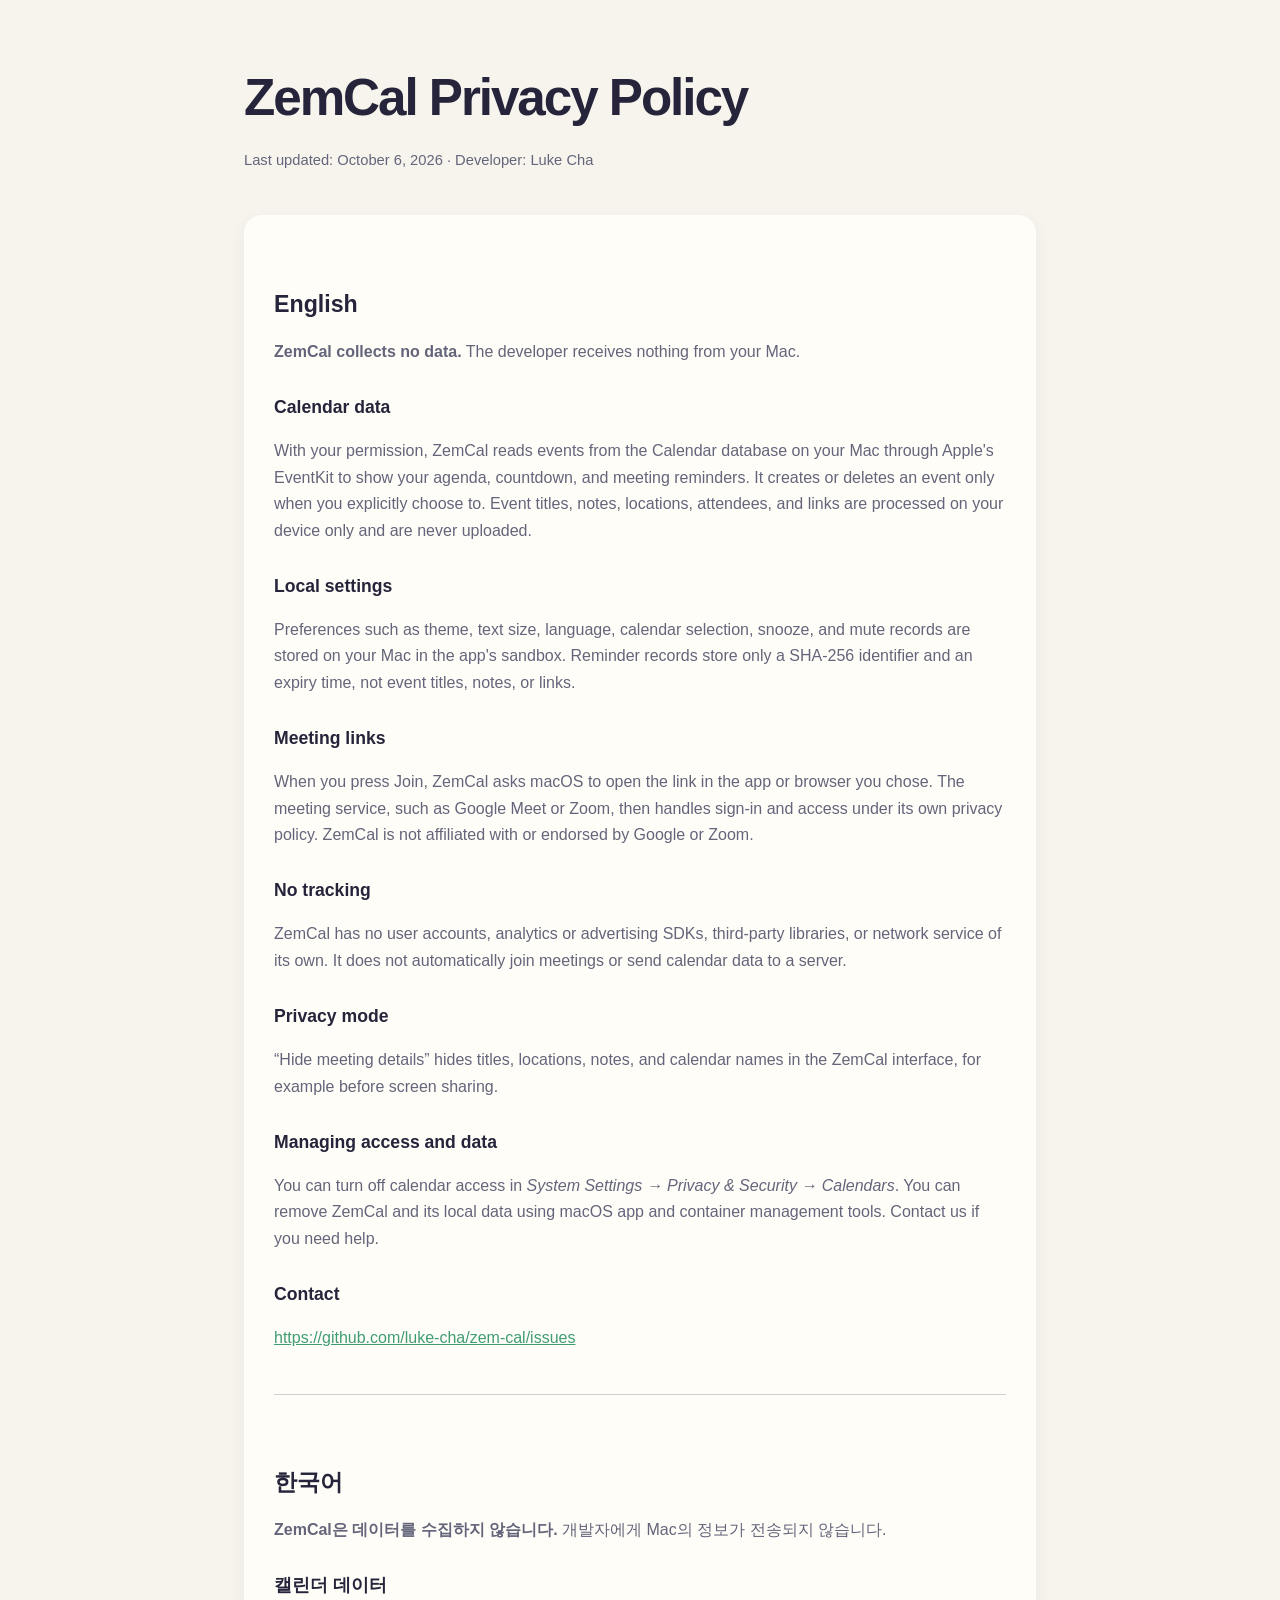
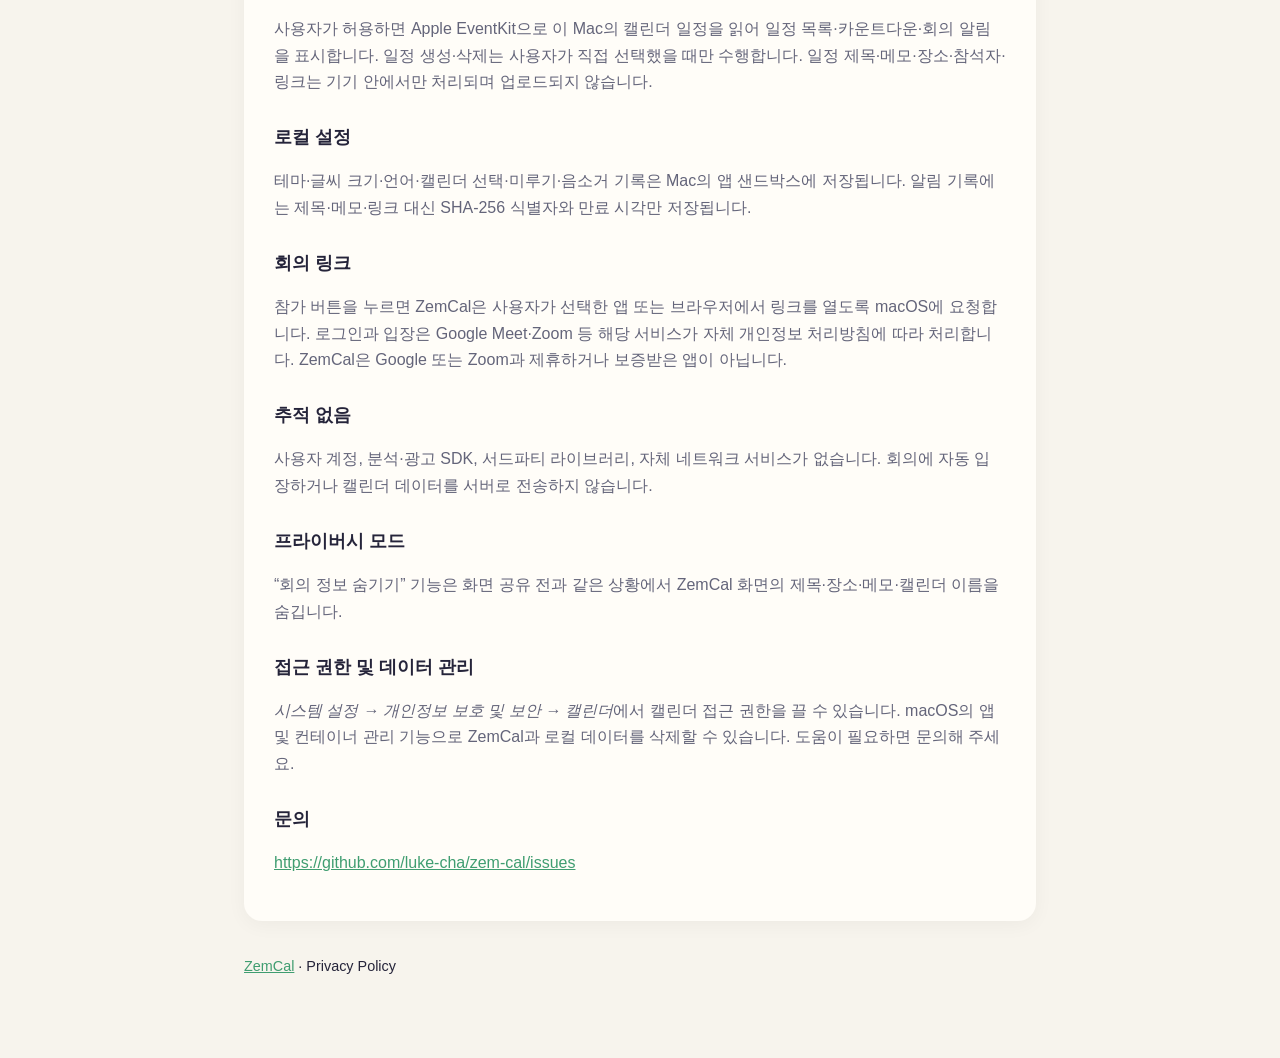
==== index.html @ 9fffa83a "Add ZemCal privacy policy page" ====
<!doctype html>
<html lang="en">
<head>
  <meta charset="utf-8">
  <meta name="viewport" content="width=device-width, initial-scale=1">
  <title>ZemCal Privacy Policy</title>
  <style>
    :root { color-scheme: light dark; --bg:#f7f4ed; --card:#fffdf8; --ink:#25243a; --muted:#64657a; --accent:#3f9d70; }
    @media (prefers-color-scheme: dark) { :root { --bg:#171820; --card:#22242e; --ink:#eeeef4; --muted:#b4b5c3; --accent:#73d09b; } }
    * { box-sizing:border-box; }
    body { margin:0; background:var(--bg); color:var(--ink); font:16px/1.65 -apple-system,BlinkMacSystemFont,"Segoe UI",sans-serif; }
    main { max-width:840px; margin:0 auto; padding:56px 24px 80px; }
    header { margin-bottom:42px; }
    h1 { margin:0 0 8px; font-size:clamp(2rem,5vw,3.2rem); letter-spacing:-.04em; }
    h2 { margin:42px 0 14px; font-size:1.45rem; }
    h3 { margin:28px 0 8px; font-size:1.1rem; }
    p, li { color:var(--muted); }
    header p { margin:0; }
    section { background:var(--card); border-radius:18px; padding:28px 30px; margin:24px 0; box-shadow:0 4px 20px #0000000b; }
    ul { padding-left:1.35rem; }
    a { color:var(--accent); }
    .meta { font-size:.92rem; }
    .ko { border-top:1px solid color-mix(in srgb,var(--muted),transparent 70%); margin-top:42px; padding-top:26px; }
    footer { margin-top:34px; font-size:.9rem; }
  </style>
</head>
<body>
<main>
  <header>
    <h1>ZemCal Privacy Policy</h1>
    <p class="meta">Last updated: October 6, 2026 · Developer: Luke Cha</p>
  </header>

  <section>
    <h2>English</h2>
    <p><strong>ZemCal collects no data.</strong> The developer receives nothing from your Mac.</p>

    <h3>Calendar data</h3>
    <p>With your permission, ZemCal reads events from the Calendar database on your Mac through Apple's EventKit to show your agenda, countdown, and meeting reminders. It creates or deletes an event only when you explicitly choose to. Event titles, notes, locations, attendees, and links are processed on your device only and are never uploaded.</p>

    <h3>Local settings</h3>
    <p>Preferences such as theme, text size, language, calendar selection, snooze, and mute records are stored on your Mac in the app's sandbox. Reminder records store only a SHA-256 identifier and an expiry time, not event titles, notes, or links.</p>

    <h3>Meeting links</h3>
    <p>When you press Join, ZemCal asks macOS to open the link in the app or browser you chose. The meeting service, such as Google Meet or Zoom, then handles sign-in and access under its own privacy policy. ZemCal is not affiliated with or endorsed by Google or Zoom.</p>

    <h3>No tracking</h3>
    <p>ZemCal has no user accounts, analytics or advertising SDKs, third-party libraries, or network service of its own. It does not automatically join meetings or send calendar data to a server.</p>

    <h3>Privacy mode</h3>
    <p>“Hide meeting details” hides titles, locations, notes, and calendar names in the ZemCal interface, for example before screen sharing.</p>

    <h3>Managing access and data</h3>
    <p>You can turn off calendar access in <em>System Settings → Privacy &amp; Security → Calendars</em>. You can remove ZemCal and its local data using macOS app and container management tools. Contact us if you need help.</p>

    <h3>Contact</h3>
    <p><a href="https://github.com/luke-cha/zem-cal/issues">https://github.com/luke-cha/zem-cal/issues</a></p>

    <div class="ko" lang="ko">
      <h2>한국어</h2>
      <p><strong>ZemCal은 데이터를 수집하지 않습니다.</strong> 개발자에게 Mac의 정보가 전송되지 않습니다.</p>

      <h3>캘린더 데이터</h3>
      <p>사용자가 허용하면 Apple EventKit으로 이 Mac의 캘린더 일정을 읽어 일정 목록·카운트다운·회의 알림을 표시합니다. 일정 생성·삭제는 사용자가 직접 선택했을 때만 수행합니다. 일정 제목·메모·장소·참석자·링크는 기기 안에서만 처리되며 업로드되지 않습니다.</p>

      <h3>로컬 설정</h3>
      <p>테마·글씨 크기·언어·캘린더 선택·미루기·음소거 기록은 Mac의 앱 샌드박스에 저장됩니다. 알림 기록에는 제목·메모·링크 대신 SHA-256 식별자와 만료 시각만 저장됩니다.</p>

      <h3>회의 링크</h3>
      <p>참가 버튼을 누르면 ZemCal은 사용자가 선택한 앱 또는 브라우저에서 링크를 열도록 macOS에 요청합니다. 로그인과 입장은 Google Meet·Zoom 등 해당 서비스가 자체 개인정보 처리방침에 따라 처리합니다. ZemCal은 Google 또는 Zoom과 제휴하거나 보증받은 앱이 아닙니다.</p>

      <h3>추적 없음</h3>
      <p>사용자 계정, 분석·광고 SDK, 서드파티 라이브러리, 자체 네트워크 서비스가 없습니다. 회의에 자동 입장하거나 캘린더 데이터를 서버로 전송하지 않습니다.</p>

      <h3>프라이버시 모드</h3>
      <p>“회의 정보 숨기기” 기능은 화면 공유 전과 같은 상황에서 ZemCal 화면의 제목·장소·메모·캘린더 이름을 숨깁니다.</p>

      <h3>접근 권한 및 데이터 관리</h3>
      <p><em>시스템 설정 → 개인정보 보호 및 보안 → 캘린더</em>에서 캘린더 접근 권한을 끌 수 있습니다. macOS의 앱 및 컨테이너 관리 기능으로 ZemCal과 로컬 데이터를 삭제할 수 있습니다. 도움이 필요하면 문의해 주세요.</p>

      <h3>문의</h3>
      <p><a href="https://github.com/luke-cha/zem-cal/issues">https://github.com/luke-cha/zem-cal/issues</a></p>
    </div>
  </section>

  <footer><a href="https://github.com/luke-cha/zem-cal">ZemCal</a> · Privacy Policy</footer>
</main>
</body>
</html>
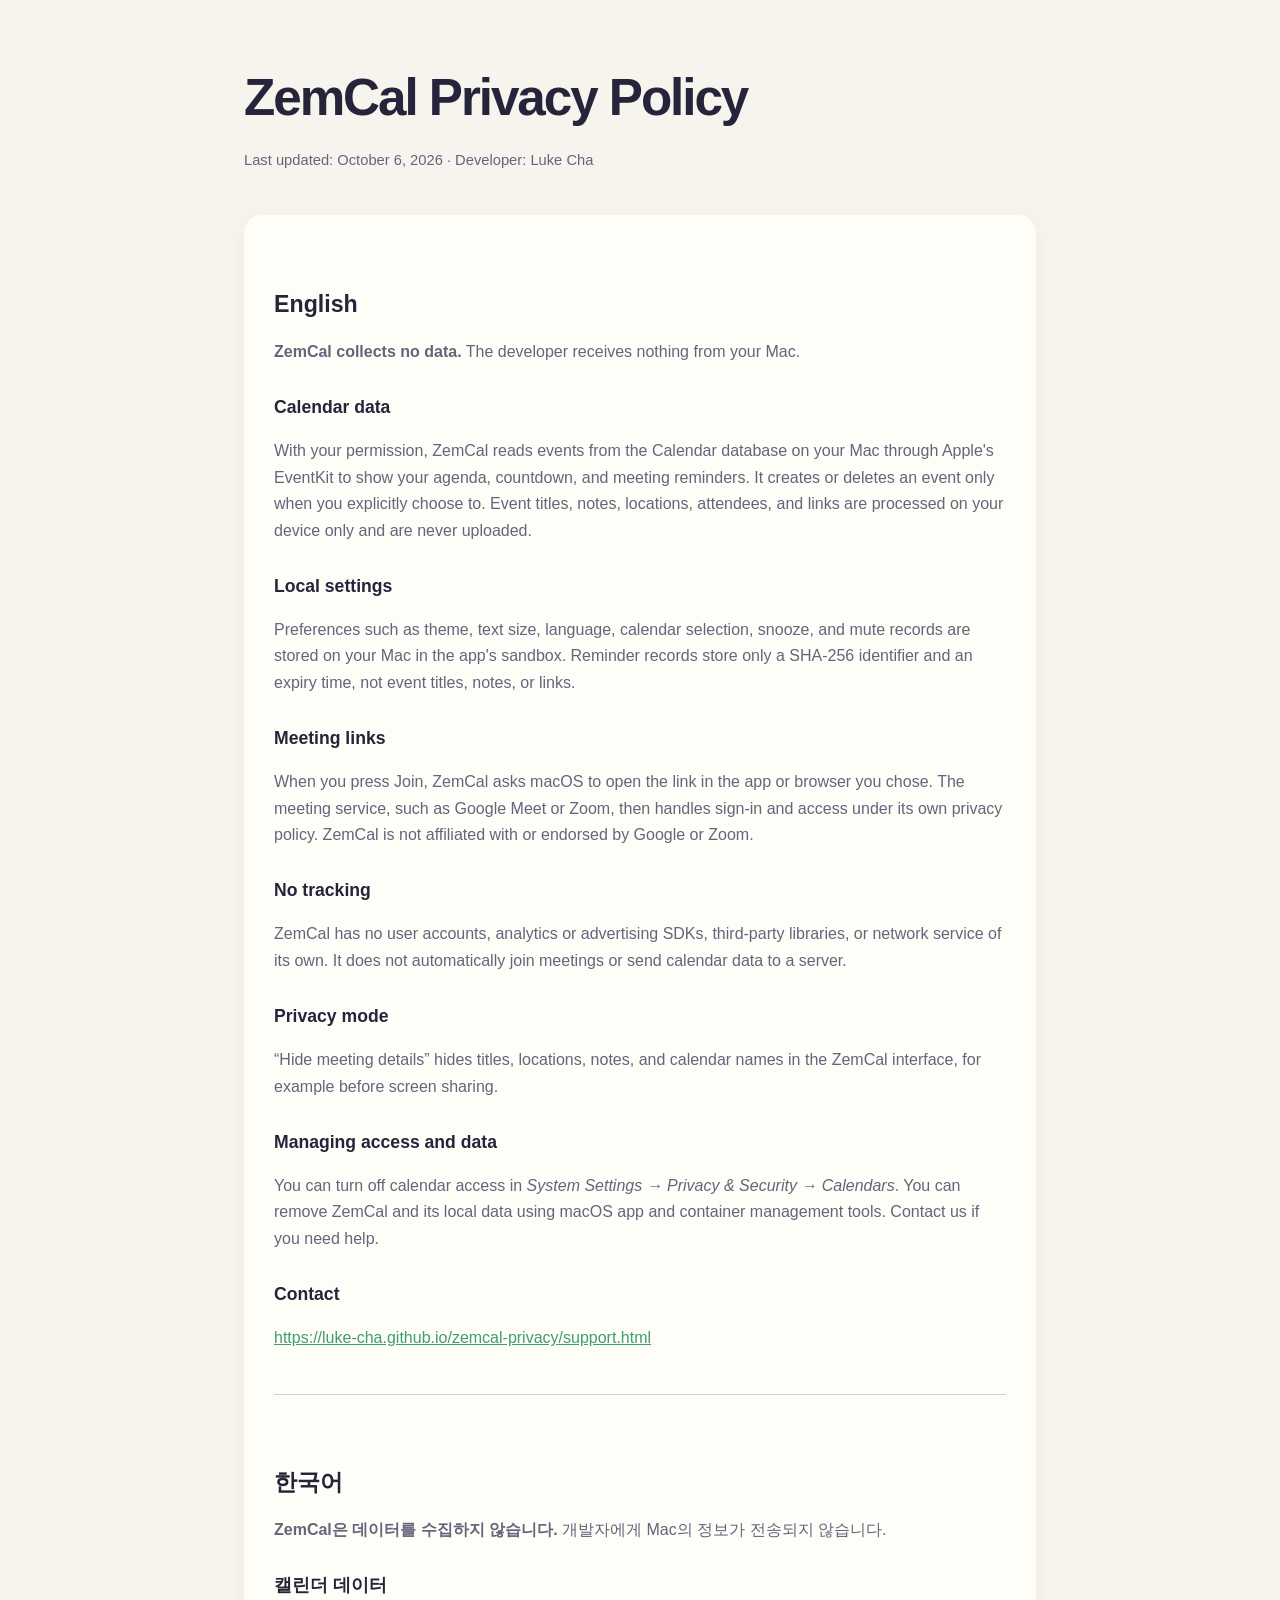
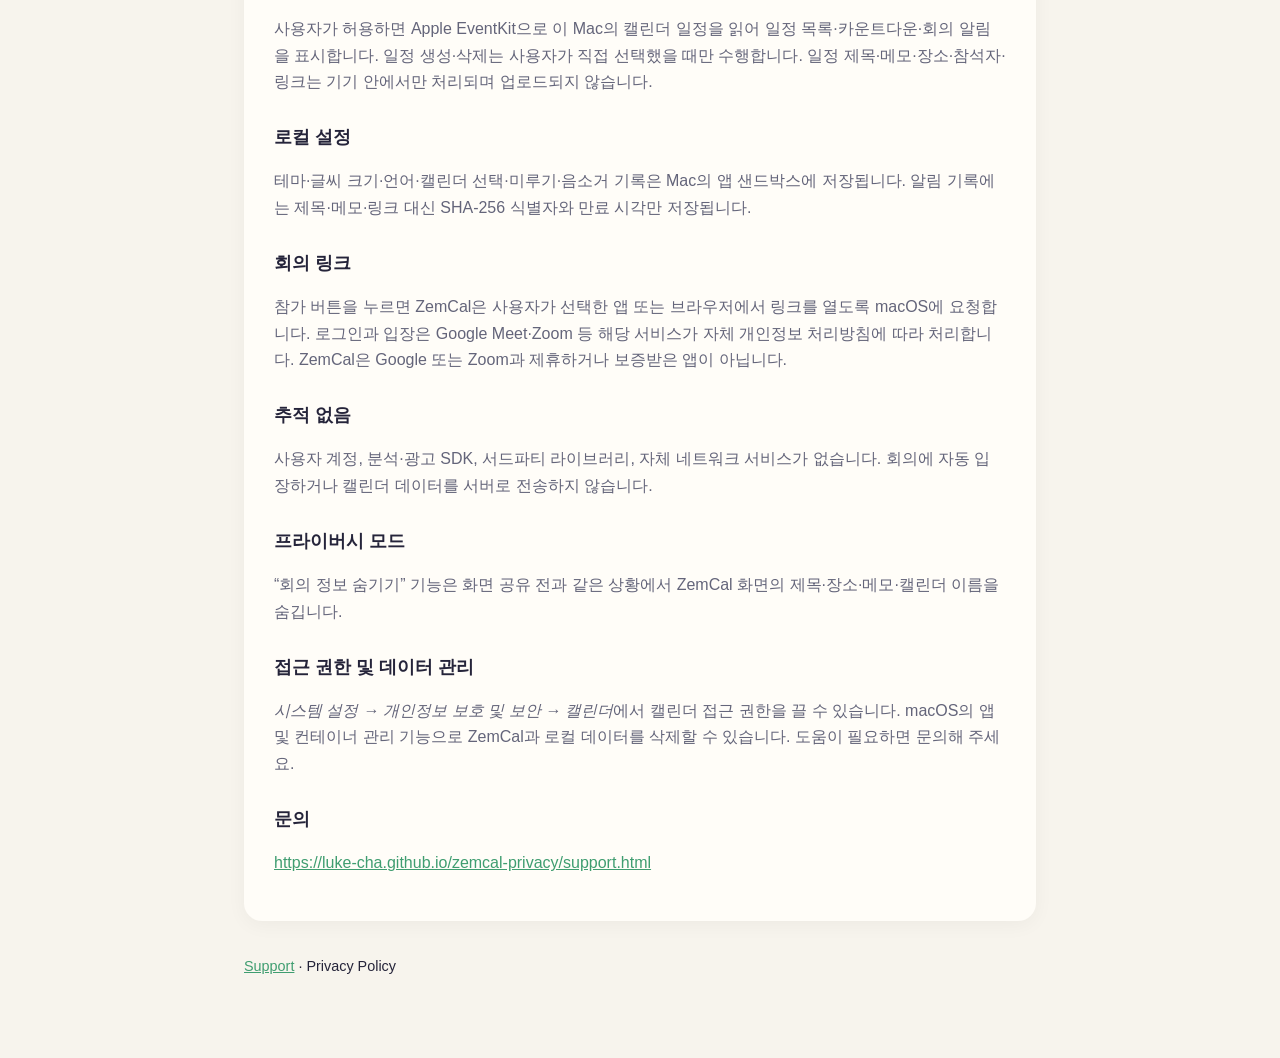
==== commit 5f397f05: "Add public support page" ====
--- a/index.html
+++ b/index.html
@@ -54,7 +54,7 @@
     <p>You can turn off calendar access in <em>System Settings → Privacy &amp; Security → Calendars</em>. You can remove ZemCal and its local data using macOS app and container management tools. Contact us if you need help.</p>
 
     <h3>Contact</h3>
-    <p><a href="https://github.com/luke-cha/zem-cal/issues">https://github.com/luke-cha/zem-cal/issues</a></p>
+    <p><a href="./support.html">https://luke-cha.github.io/zemcal-privacy/support.html</a></p>
 
     <div class="ko" lang="ko">
       <h2>한국어</h2>
@@ -79,11 +79,11 @@
       <p><em>시스템 설정 → 개인정보 보호 및 보안 → 캘린더</em>에서 캘린더 접근 권한을 끌 수 있습니다. macOS의 앱 및 컨테이너 관리 기능으로 ZemCal과 로컬 데이터를 삭제할 수 있습니다. 도움이 필요하면 문의해 주세요.</p>
 
       <h3>문의</h3>
-      <p><a href="https://github.com/luke-cha/zem-cal/issues">https://github.com/luke-cha/zem-cal/issues</a></p>
+      <p><a href="./support.html">https://luke-cha.github.io/zemcal-privacy/support.html</a></p>
     </div>
   </section>
 
-  <footer><a href="https://github.com/luke-cha/zem-cal">ZemCal</a> · Privacy Policy</footer>
+  <footer><a href="./support.html">Support</a> · Privacy Policy</footer>
 </main>
 </body>
 </html>
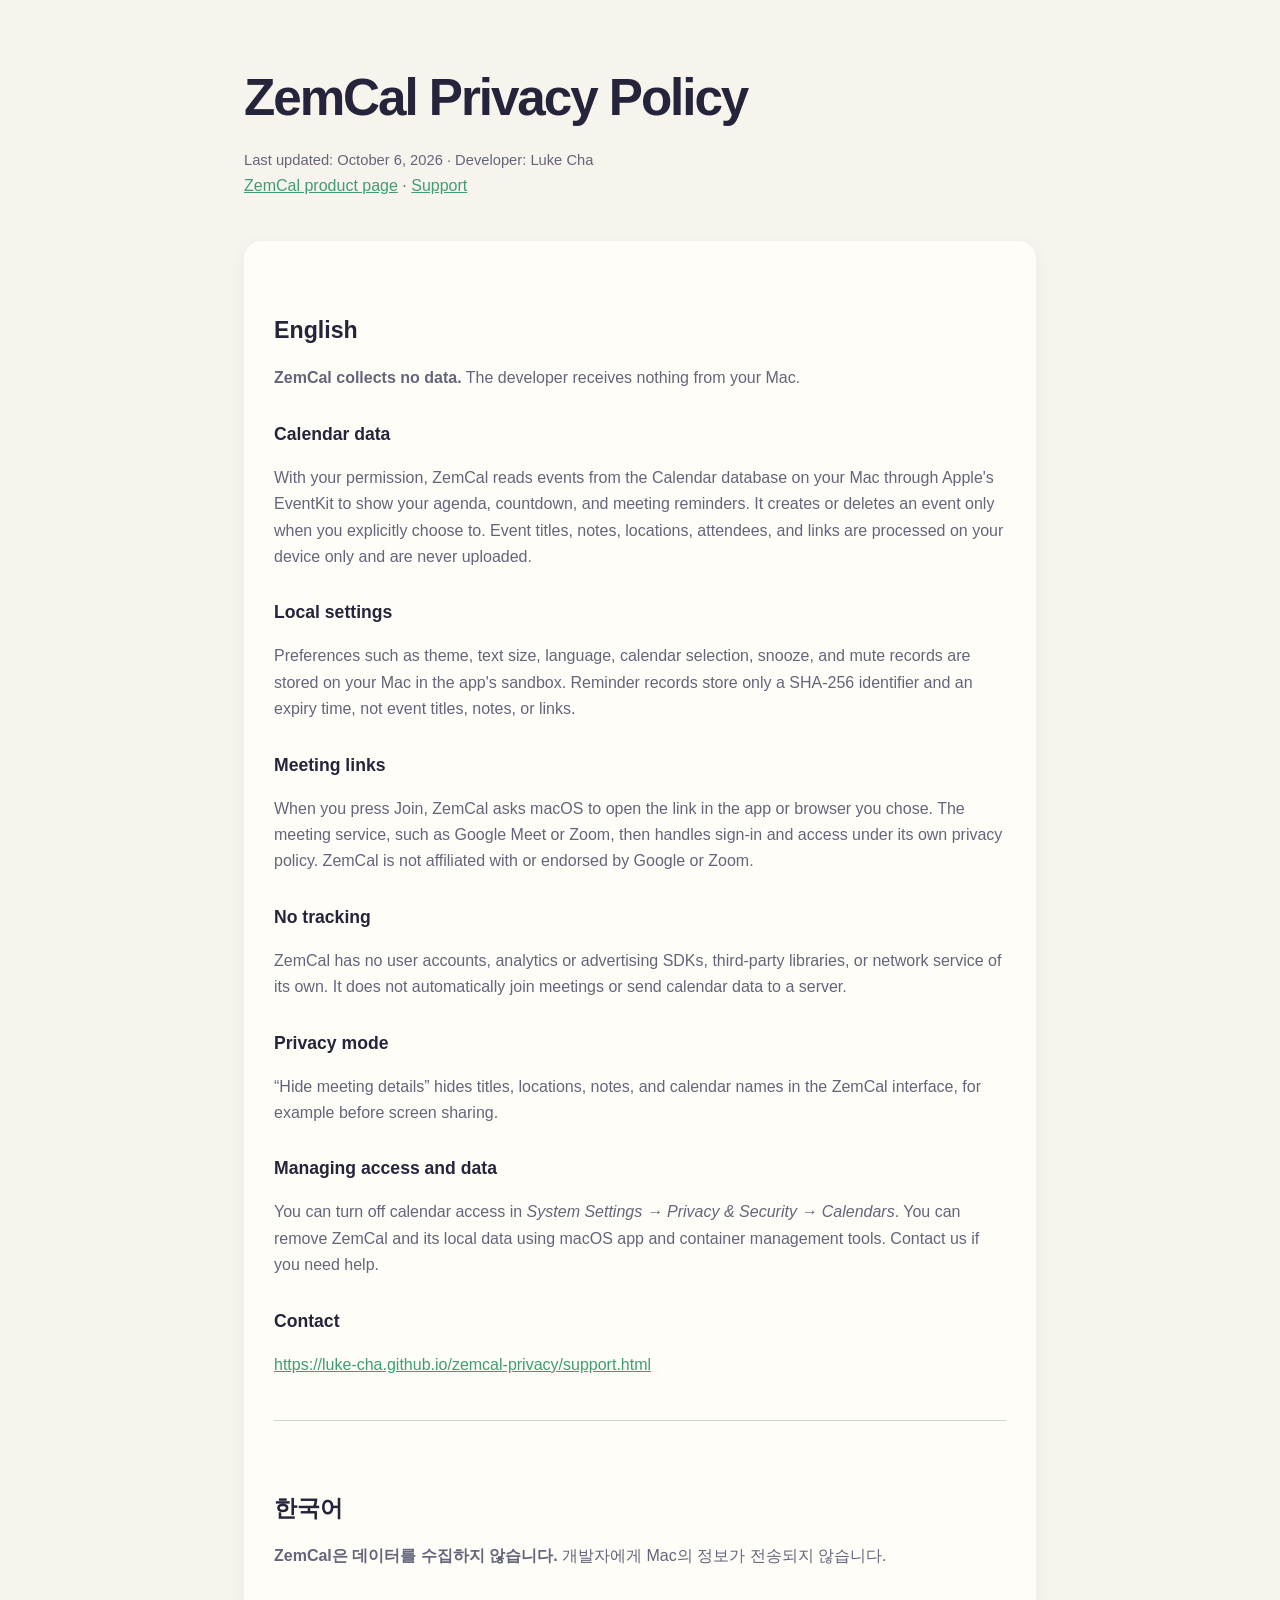
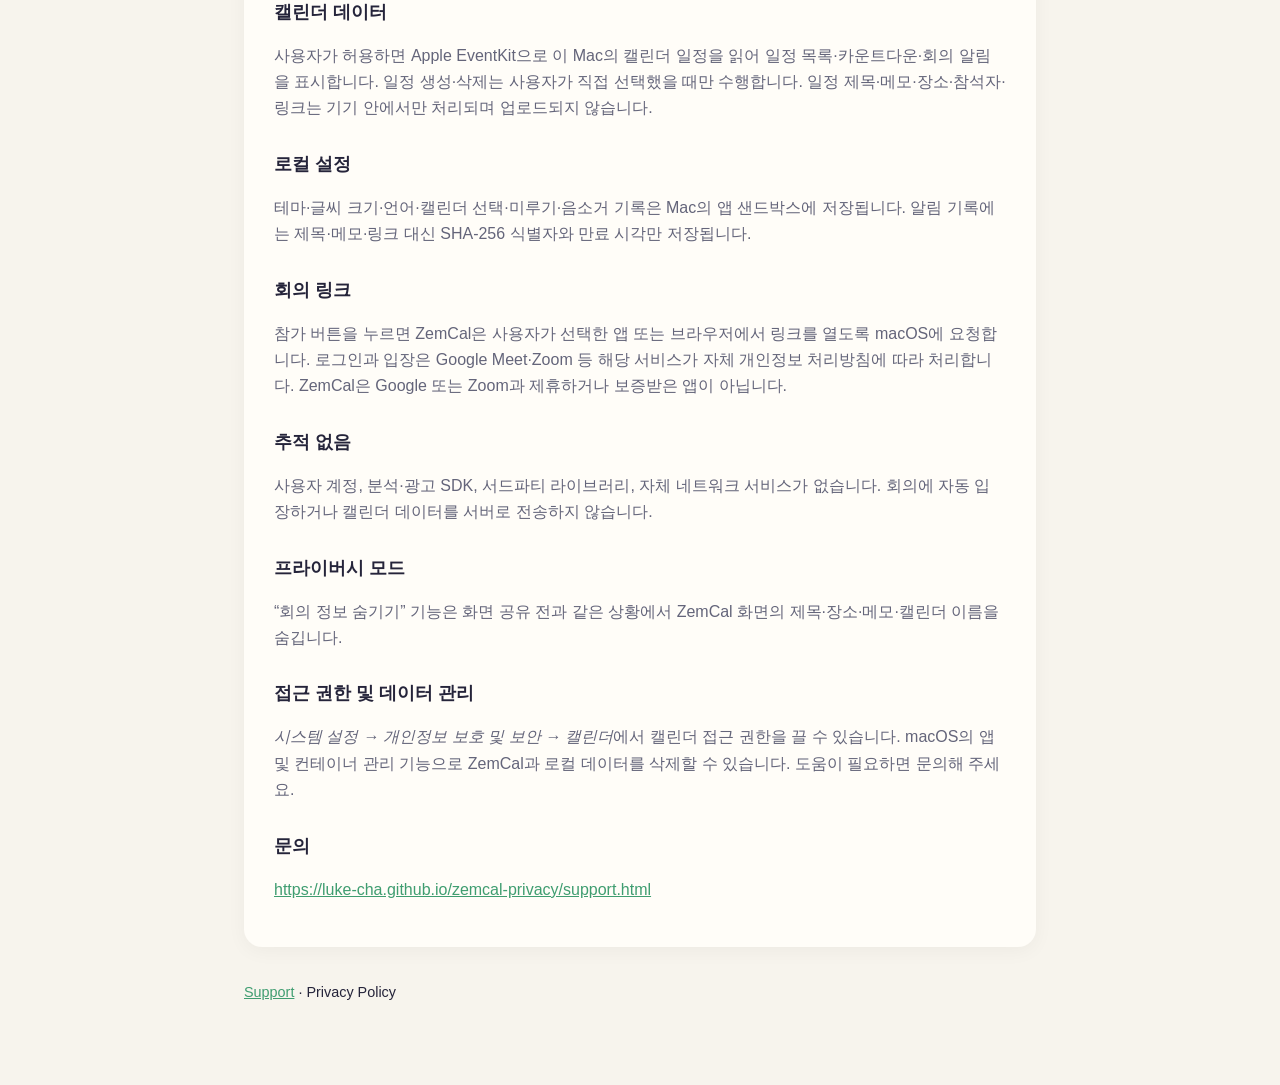
==== commit 94e48d4d: "Add ZemCal product page with guided walkthrough video" ====
--- a/index.html
+++ b/index.html
@@ -29,6 +29,7 @@
   <header>
     <h1>ZemCal Privacy Policy</h1>
     <p class="meta">Last updated: October 6, 2026 · Developer: Luke Cha</p>
+    <p><a href="product.html">ZemCal product page</a> · <a href="support.html">Support</a></p>
   </header>
 
   <section>
